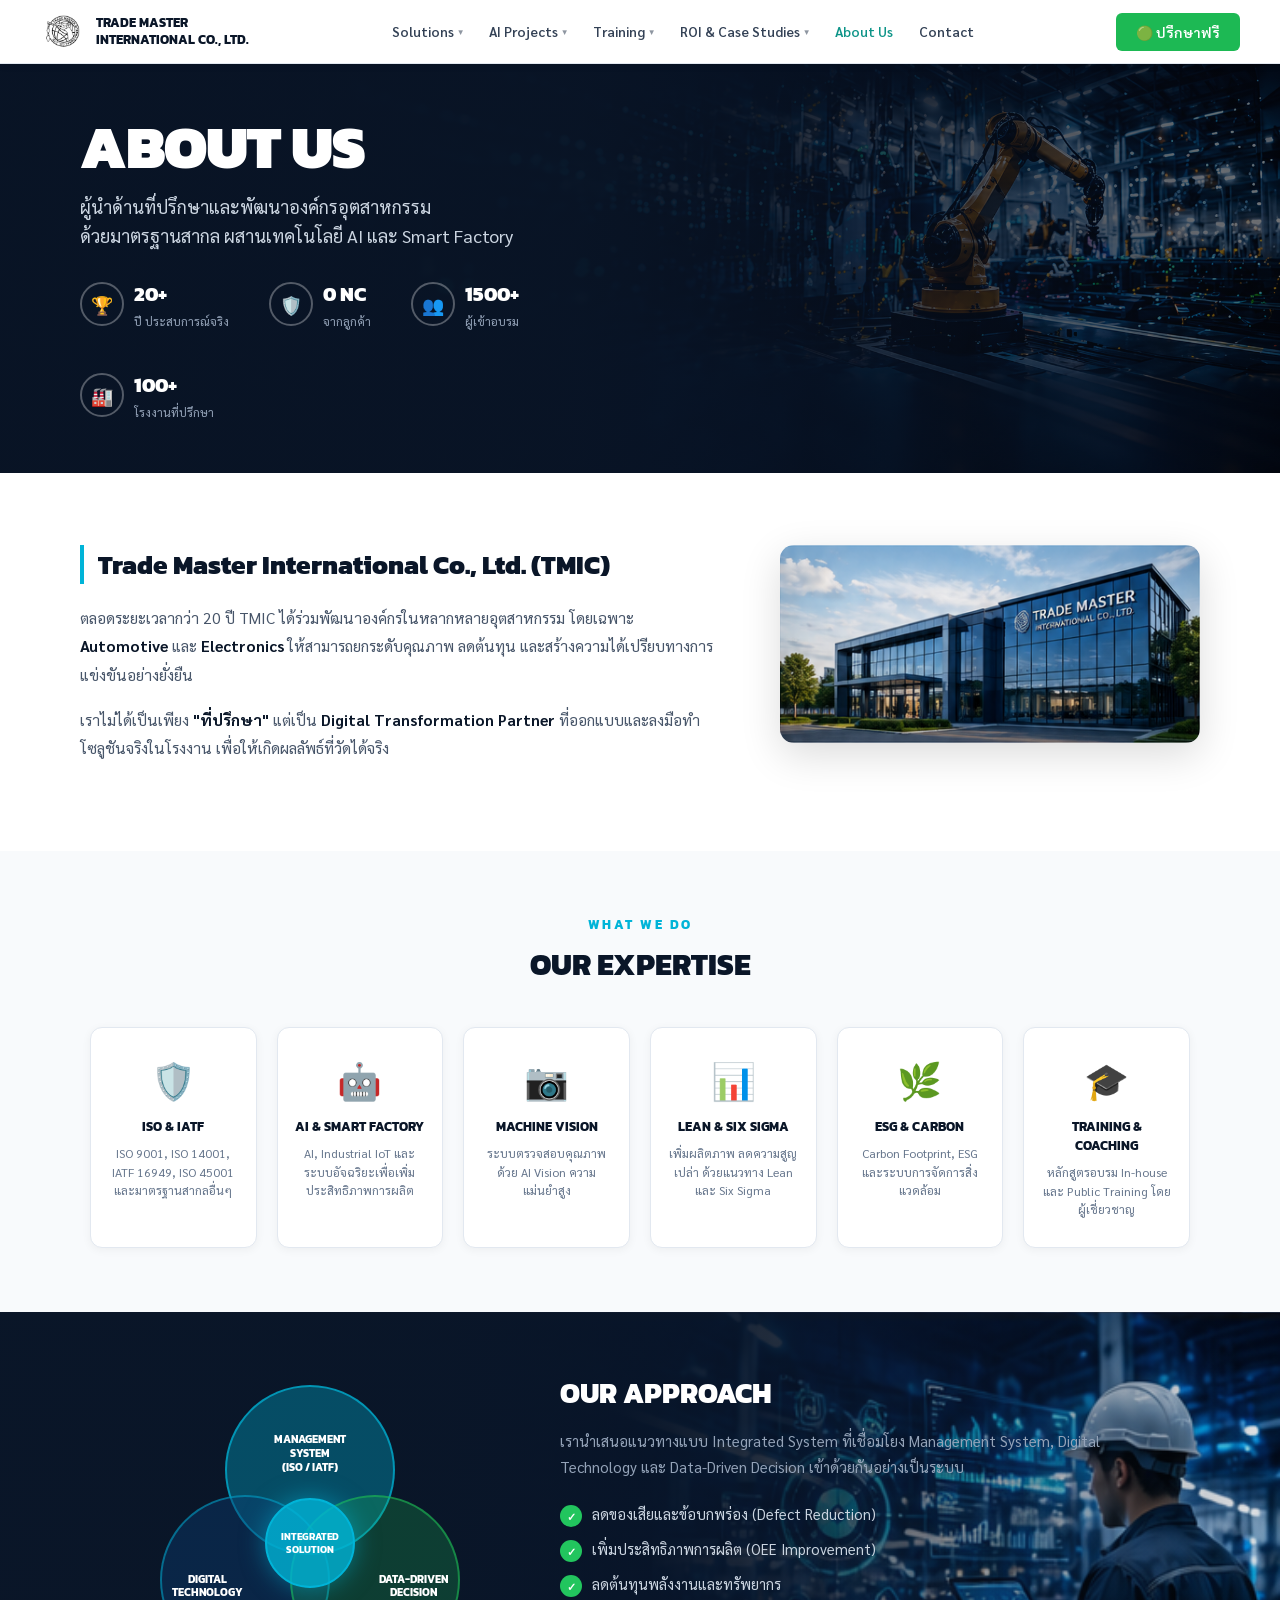
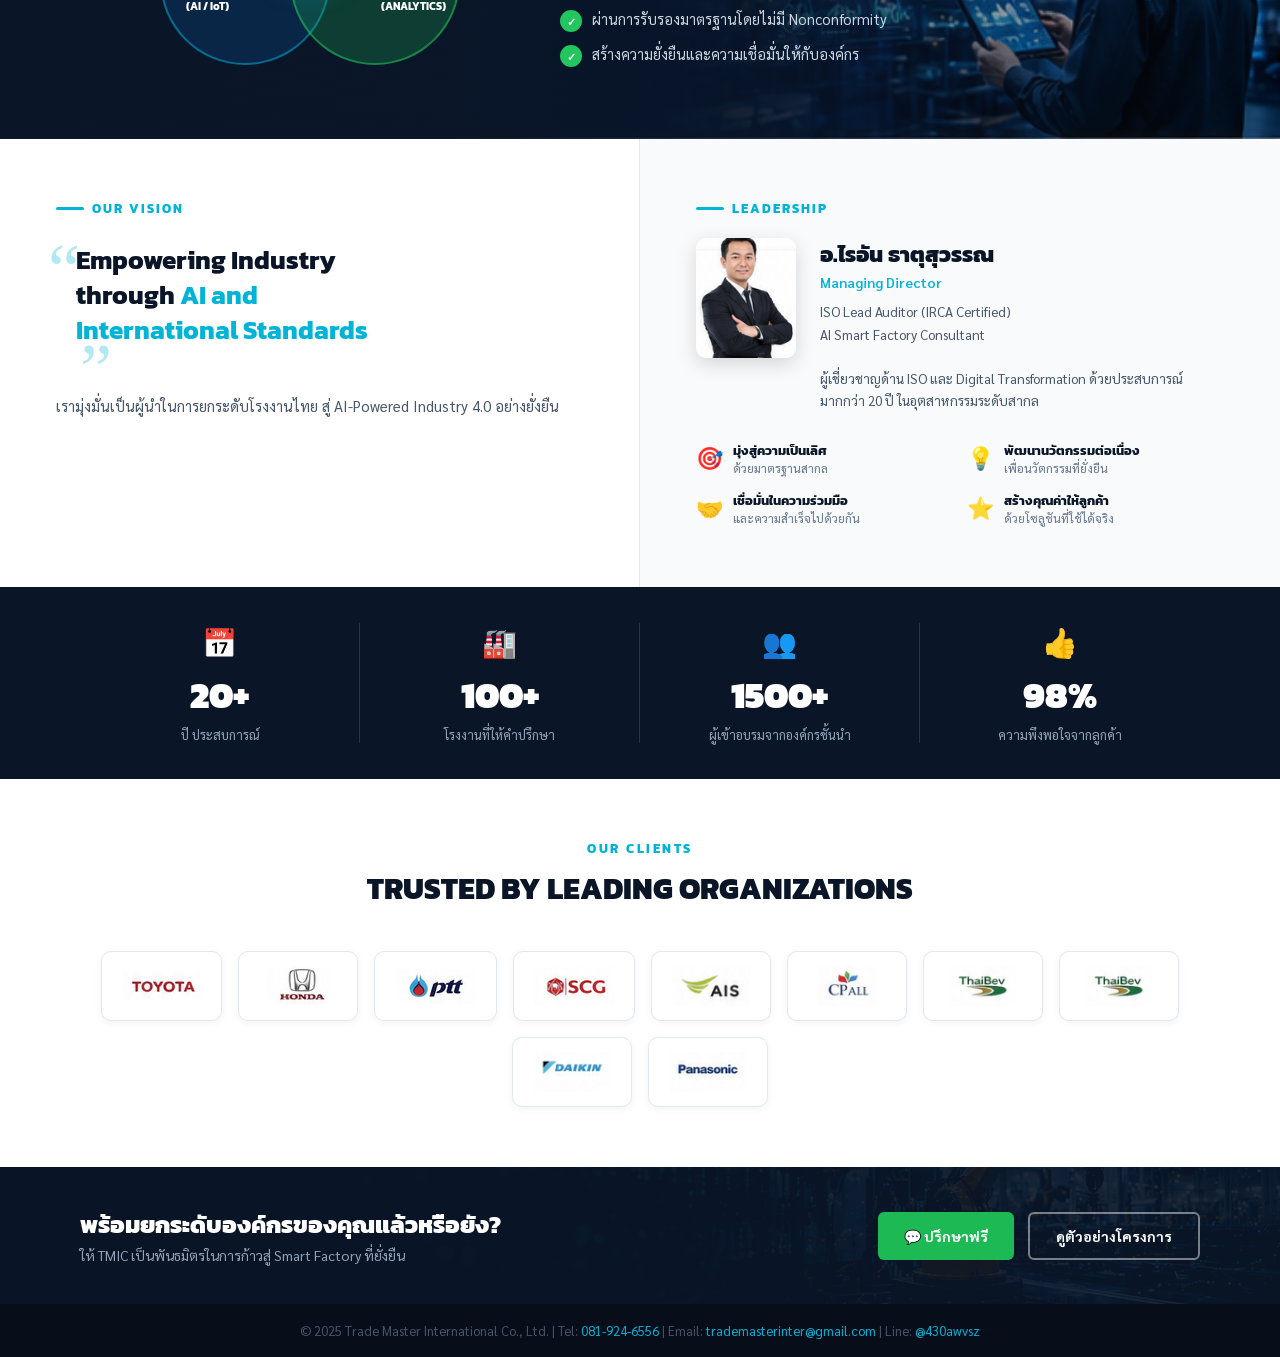
==== about.html @ ff2ce54b "Add files via upload" ====
<!DOCTYPE html>
<html lang="th">
<head>
  <meta charset="UTF-8" />
  <meta name="viewport" content="width=device-width, initial-scale=1.0" />
  <title>About Us - Trade Master International Co., Ltd.</title>
  <link href="https://fonts.googleapis.com/css2?family=Sarabun:wght@300;400;500;600;700;800&family=Kanit:wght@400;500;600;700;800;900&display=swap" rel="stylesheet" />
  <style>
    *, *::before, *::after { box-sizing: border-box; margin: 0; padding: 0; }

    :root {
      --navy:    #0a1628;
      --blue:    #0d3b6e;
      --cyan:    #00b4d8;
      --green:   #1db954;
      --green2:  #22c55e;
      --orange:  #f97316;
      --white:   #ffffff;
      --light:   #f0f4f8;
      --gray:    #64748b;
      --border:  #e2e8f0;
    }

    html { scroll-behavior: smooth; }

    body {
      font-family: 'Sarabun', sans-serif;
      color: #1e293b;
      background: #fff;
      overflow-x: hidden;
    }

    
    
    
    
    
    
    
    
    
    
    

    /* ========== HERO BANNER ========== */
    .about-hero {
      position: relative;
      min-height: 280px;
      overflow: hidden;
      display: flex; align-items: center;
    }
    .about-hero-bg {
      position: absolute; inset: 0;
      background-image: url('assets/images/about/01.png');
      background-size: cover;
      background-position: center;
      filter: brightness(.55);
    }
    .about-hero-overlay {
      position: absolute; inset: 0;
      background: linear-gradient(90deg, rgba(10,22,40,.85) 45%, rgba(10,22,40,.2) 100%);
    }
    .about-hero-content {
      position: relative; z-index: 2;
      padding: 52px 80px;
      max-width: 760px;
    }
    .about-hero-content h1 {
      font-family: 'Kanit', sans-serif;
      font-size: 60px; font-weight: 900;
      color: #fff; line-height: 1.05;
      letter-spacing: -1px;
    }
    .about-hero-content p {
      font-size: 18px; color: #cbd5e1;
      margin-top: 14px; font-weight: 400;
      line-height: 1.6; max-width: 560px;
    }
    .about-hero-badges {
      display: flex; gap: 40px; margin-top: 28px; flex-wrap: wrap;
    }
    .hero-badge-item {
      display: flex; align-items: center; gap: 10px;
    }
    .hero-badge-icon {
      width: 44px; height: 44px;
      border: 2px solid rgba(255,255,255,.3);
      border-radius: 50%;
      display: flex; align-items: center; justify-content: center;
      font-size: 18px; flex-shrink: 0;
    }
    .hero-badge-text strong {
      font-family: 'Kanit', sans-serif;
      font-size: 20px; font-weight: 800; color: #fff; display: block;
    }
    .hero-badge-text span { font-size: 12px; color: #94a3b8; }

    /* ========== ABOUT COMPANY ========== */
    .company-section {
      padding: 72px 80px;
      display: grid; grid-template-columns: 1fr 420px;
      gap: 56px; align-items: start;
      max-width: 1280px; margin: 0 auto;
    }
    .company-text h2 {
      font-family: 'Kanit', sans-serif;
      font-size: 26px; font-weight: 800;
      color: var(--navy);
      border-left: 4px solid var(--cyan);
      padding-left: 14px; margin-bottom: 20px;
    }
    .company-text p {
      font-size: 15.5px; color: #475569;
      line-height: 1.85; margin-bottom: 16px;
    }
    .company-text p strong { color: var(--navy); }
    .company-img {
      border-radius: 14px; overflow: hidden;
      box-shadow: 0 12px 40px rgba(0,0,0,.14);
    }
    .company-img img { width: 100%; display: block; object-fit: cover; }

    /* ========== EXPERTISE ========== */
    .expertise-section {
      background: #f8fafc;
      padding: 64px 80px;
    }
    .section-label {
      text-align: center;
      font-family: 'Kanit', sans-serif;
      font-size: 13px; font-weight: 700;
      color: var(--cyan); letter-spacing: 2.5px;
      text-transform: uppercase; margin-bottom: 8px;
    }
    .section-title {
      text-align: center;
      font-family: 'Kanit', sans-serif;
      font-size: 30px; font-weight: 800;
      color: var(--navy); margin-bottom: 40px;
    }
    .expertise-grid {
      display: grid; grid-template-columns: repeat(6, 1fr);
      gap: 20px; max-width: 1100px; margin: 0 auto;
    }
    .expertise-card {
      background: #fff; border-radius: 12px;
      border: 1px solid var(--border);
      padding: 28px 16px; text-align: center;
      box-shadow: 0 2px 10px rgba(0,0,0,.05);
      transition: transform .2s, box-shadow .2s, border-color .2s;
    }
    .expertise-card:hover {
      transform: translateY(-5px);
      box-shadow: 0 10px 30px rgba(0,180,216,.12);
      border-color: var(--cyan);
    }
    .expertise-icon {
      font-size: 36px; margin-bottom: 14px;
      display: block;
    }
    .expertise-card h3 {
      font-family: 'Kanit', sans-serif;
      font-size: 13px; font-weight: 700;
      color: var(--navy); margin-bottom: 8px;
    }
    .expertise-card p {
      font-size: 12px; color: var(--gray);
      line-height: 1.55;
    }

    /* ========== APPROACH SECTION ========== */
    /* ========== APPROACH SECTION ========== */
    .approach-section {
      position: relative;
      overflow: hidden;
      min-height: 400px;
    }
    .approach-bg {
      position: absolute; inset: 0;
      background-image: url('assets/images/about/03.png');
      background-size: cover;
      background-position: center right;
    }
    .approach-bg-overlay {
      position: absolute; inset: 0;
      /* ซ้าย: ทึบสีกรมเพื่อให้อ่านข้อความได้  ขวา: โปร่งให้เห็นรูปวิศวกร */
      background: linear-gradient(90deg,
        rgba(10,22,40,.97) 0%,
        rgba(10,22,40,.94) 35%,
        rgba(10,22,40,.70) 58%,
        rgba(10,22,40,.10) 100%);
    }
    .approach-inner {
      position: relative; z-index: 2;
      display: grid; grid-template-columns: 380px 1fr;
      gap: 60px; align-items: center;
      padding: 60px 80px;
      max-width: 1200px; margin: 0 auto;
    }

    /* Venn Diagram */
    .venn-wrap {
      display: flex; align-items: center; justify-content: center;
    }
    .venn {
      position: relative;
      width: 320px; height: 280px;
    }
    .venn-circle {
      position: absolute;
      width: 170px; height: 170px;
      border-radius: 50%;
      display: flex; align-items: center; justify-content: center;
      text-align: center;
      font-size: 11px; font-weight: 700;
      color: #fff; font-family: 'Kanit', sans-serif;
      line-height: 1.3;
    }
    .venn-c1 {
      background: rgba(0,180,216,.35);
      border: 2px solid rgba(0,180,216,.7);
      top: 0; left: 50%; transform: translateX(-50%);
    }
    .venn-c2 {
      background: rgba(13,59,110,.45);
      border: 2px solid rgba(0,180,216,.5);
      bottom: 0; left: 10px;
    }
    .venn-c3 {
      background: rgba(29,185,84,.25);
      border: 2px solid rgba(29,185,84,.6);
      bottom: 0; right: 10px;
    }
    .venn-center {
      position: absolute;
      top: 50%; left: 50%;
      transform: translate(-50%, -30%);
      background: rgba(0,180,216,.8);
      border: 2px solid var(--cyan);
      border-radius: 50%;
      width: 90px; height: 90px;
      display: flex; align-items: center; justify-content: center;
      text-align: center;
      font-size: 10px; font-weight: 700;
      color: #fff; font-family: 'Kanit', sans-serif;
      box-shadow: 0 0 24px rgba(0,180,216,.5);
      line-height: 1.3;
    }
    .venn-label {
      position: absolute;
      font-size: 10.5px; font-weight: 700;
      color: #fff; font-family: 'Kanit', sans-serif;
      text-align: center; line-height: 1.3;
    }
    .vl-top  { top: 48px; left: 50%; transform: translateX(-50%); }
    .vl-bl   { bottom: 52px; left: 22px; }
    .vl-br   { bottom: 52px; right: 22px; }

    /* Approach text */
    .approach-text h2 {
      font-family: 'Kanit', sans-serif;
      font-size: 28px; font-weight: 800;
      color: #fff; margin-bottom: 14px;
    }
    .approach-text > p {
      font-size: 15px; color: #94a3b8;
      line-height: 1.75; margin-bottom: 24px;
    }
    .approach-check {
      display: flex; align-items: flex-start; gap: 10px;
      margin-bottom: 12px;
    }
    .approach-check .chk {
      width: 22px; height: 22px; flex-shrink: 0;
      background: var(--green2); border-radius: 50%;
      display: flex; align-items: center; justify-content: center;
      font-size: 11px; color: #fff; font-weight: 700;
      margin-top: 1px;
    }
    .approach-check p { font-size: 14.5px; color: #cbd5e1; line-height: 1.5; }

    /* ========== VISION + LEADERSHIP ========== */
    .vision-leadership {
      display: grid; grid-template-columns: 1fr 1fr;
      gap: 0;
    }

    /* Vision */
    .vision-side {
      background: #fff;
      padding: 60px 56px;
      border-right: 1px solid var(--border);
    }
    .block-label {
      font-family: 'Kanit', sans-serif;
      font-size: 13px; font-weight: 700;
      color: var(--cyan); letter-spacing: 2px;
      text-transform: uppercase; margin-bottom: 6px;
      display: flex; align-items: center; gap: 8px;
    }
    .block-label::before {
      content: '';
      width: 28px; height: 3px;
      background: var(--cyan); border-radius: 2px;
    }
    .vision-quote {
      margin: 24px 0;
      position: relative;
      padding-left: 20px;
    }
    .vision-quote::before {
      content: '\201C';
      position: absolute; left: -8px; top: -8px;
      font-size: 72px; color: var(--cyan);
      opacity: .3; font-family: Georgia, serif;
      line-height: 1;
    }
    .vision-quote p {
      font-family: 'Kanit', sans-serif;
      font-size: 26px; font-weight: 700;
      color: var(--navy); line-height: 1.35;
    }
    .vision-quote p em { color: var(--cyan); font-style: normal; }
    .vision-quote::after {
      content: '\201D';
      font-size: 72px; color: var(--cyan);
      opacity: .3; font-family: Georgia, serif;
      line-height: 0; vertical-align: -28px; margin-left: 4px;
    }
    .vision-desc {
      font-size: 15px; color: #475569;
      line-height: 1.75; margin-top: 16px;
    }

    /* Leadership */
    .leadership-side {
      background: #f8fafc;
      padding: 60px 56px;
    }
    .leader-profile {
      display: flex; gap: 24px; align-items: flex-start;
      margin-top: 20px;
    }
    .leader-photo {
      width: 100px; height: 120px; flex-shrink: 0;
      border-radius: 10px; overflow: hidden;
      box-shadow: 0 6px 20px rgba(0,0,0,.15);
    }
    .leader-photo img {
      width: 100%; height: 100%; object-fit: cover; display: block;
    }
    .leader-info h3 {
      font-family: 'Kanit', sans-serif;
      font-size: 22px; font-weight: 800; color: var(--navy);
    }
    .leader-role {
      color: var(--cyan); font-size: 14px; font-weight: 600;
      margin-top: 2px; margin-bottom: 10px;
    }
    .leader-info p {
      font-size: 13.5px; color: #475569;
      line-height: 1.65;
    }
    .leader-values {
      display: grid; grid-template-columns: 1fr 1fr;
      gap: 14px; margin-top: 28px;
    }
    .value-item {
      display: flex; align-items: flex-start; gap: 10px;
    }
    .value-icon {
      font-size: 22px; flex-shrink: 0; margin-top: 2px;
    }
    .value-item h4 {
      font-family: 'Kanit', sans-serif;
      font-size: 13px; font-weight: 700; color: var(--navy);
    }
    .value-item p { font-size: 12px; color: var(--gray); line-height: 1.45; }

    /* ========== STATS BAR ========== */
    .stats-bar {
      background: var(--navy);
      padding: 36px 80px;
      display: grid; grid-template-columns: repeat(4, 1fr);
      gap: 0;
    }
    .stat-item {
      text-align: center;
      border-right: 1px solid rgba(255,255,255,.12);
      padding: 0 20px;
    }
    .stat-item:last-child { border-right: none; }
    .stat-icon { font-size: 28px; color: var(--cyan); margin-bottom: 8px; }
    .stat-value {
      font-family: 'Kanit', sans-serif;
      font-size: 36px; font-weight: 900; color: #fff;
    }
    .stat-label { font-size: 13px; color: #94a3b8; margin-top: 4px; }

    /* ========== TRUSTED BY ========== */
    .trusted-section {
      padding: 60px 80px;
      background: #fff;
    }
    .trusted-logos {
      display: flex; flex-wrap: wrap;
      gap: 16px; justify-content: center;
      margin-top: 32px;
    }
    .trusted-logo {
      background: #fff; border-radius: 10px;
      padding: 14px 20px;
      display: flex; align-items: center; justify-content: center;
      height: 70px; min-width: 120px;
      transition: transform .2s, box-shadow .2s;
      border: 1px solid var(--border);
      box-shadow: 0 2px 8px rgba(0,0,0,.05);
    }
    .trusted-logo:hover {
      transform: scale(1.06);
      box-shadow: 0 6px 20px rgba(0,0,0,.12);
      border-color: var(--cyan);
    }
    .trusted-logo img {
      max-height: 40px;
      max-width: 110px;
      width: auto; height: auto;
      object-fit: contain;
      display: block;
    }

    /* ========== CTA FOOTER ========== */
    .cta-bar {
      background: var(--navy);
      padding: 40px 80px;
      display: flex; align-items: center; justify-content: space-between;
      gap: 24px; flex-wrap: wrap;
      position: relative; overflow: hidden;
    }
    .cta-bar::before {
      content: '';
      position: absolute; inset: 0;
      background-image: url('assets/images/about/01.png');
      background-size: cover; background-position: center;
      opacity: .08;
    }
    .cta-bar-text { position: relative; z-index: 1; }
    .cta-bar-text h2 {
      font-family: 'Kanit', sans-serif;
      font-size: 24px; font-weight: 800; color: #fff;
    }
    .cta-bar-text p { font-size: 14px; color: #94a3b8; margin-top: 4px; }
    .cta-bar-btns {
      display: flex; gap: 14px;
      position: relative; z-index: 1;
    }
    .btn-cta-green {
      background: var(--green); color: #fff;
      padding: 13px 26px; border-radius: 6px;
      font-size: 14px; font-weight: 700;
      font-family: 'Sarabun', sans-serif;
      border: none; cursor: pointer;
      display: flex; align-items: center; gap: 7px;
      white-space: nowrap;
      transition: background .2s;
    }
    .btn-cta-green:hover { background: #16a34a; }
    .btn-cta-outline {
      background: transparent; color: #fff;
      padding: 13px 26px; border-radius: 6px;
      font-size: 14px; font-weight: 700;
      font-family: 'Sarabun', sans-serif;
      border: 2px solid rgba(255,255,255,.45); cursor: pointer;
      white-space: nowrap;
      transition: border-color .2s;
    }
    .btn-cta-outline:hover { border-color: #fff; }

    /* ========== FOOTER ========== */
    footer {
      background: #070d19;
      color: #475569; font-size: 13px;
      padding: 18px 80px;
      text-align: center;
    }
    footer a { color: var(--cyan); text-decoration: none; }

    /* ========== ANIMATIONS ========== */
    @keyframes fadeUp {
      from { opacity: 0; transform: translateY(28px); }
      to   { opacity: 1; transform: translateY(0); }
    }
    .reveal { opacity: 0; transform: translateY(24px); transition: opacity .6s ease, transform .6s ease; }
    .reveal.visible { opacity: 1; transform: translateY(0); }

    /* ========== RESPONSIVE ========== */
    @media (max-width: 1024px) {
      .company-section { grid-template-columns: 1fr; padding: 48px 32px; }
      .expertise-grid  { grid-template-columns: repeat(3,1fr); }
      .approach-inner  { grid-template-columns: 1fr; padding: 40px 32px; }
      .vision-leadership { grid-template-columns: 1fr; }
      .vision-side, .leadership-side { padding: 40px 32px; border-right: none; border-bottom: 1px solid var(--border); }
      .stats-bar { grid-template-columns: repeat(2,1fr); padding: 32px; gap: 20px; }
      .stat-item { border-right: none; border-bottom: 1px solid rgba(255,255,255,.1); padding-bottom: 20px; }
      .trusted-section { padding: 48px 32px; }
      .cta-bar { flex-direction: column; text-align: center; padding: 40px 32px; }
      
      
      .about-hero-content { padding: 40px 24px; }
      .about-hero-content h1 { font-size: 40px; }
    }
    @media (max-width: 640px) {
      .expertise-grid { grid-template-columns: repeat(2,1fr); }
      .leader-values  { grid-template-columns: 1fr; }
      .about-hero-badges { gap: 20px; }
    }
  
    /* ===== DROPDOWN NAVBAR ===== */
    nav {
      position: sticky; top: 0; z-index: 9999;
      background: #fff;
      border-bottom: 1px solid #e2e8f0;
      padding: 0 40px;
      display: flex; align-items: center; justify-content: space-between;
      height: 64px;
      box-shadow: 0 2px 8px rgba(0,0,0,.06);
    }
    .nav-logo { display:flex; align-items:center; gap:10px; text-decoration:none; cursor:pointer; }
    .nav-logo img { height:42px; object-fit:contain; }
    .nav-logo-text { font-family:'Kanit',sans-serif; font-weight:700; font-size:13px; color:var(--navy); line-height:1.3; }

    .nav-links { display:flex; gap:2px; align-items:center; list-style:none; margin:0; padding:0; }
    .nav-item { position:relative; }

    /* top-level trigger */
    .nav-item > a {
      display:flex; align-items:center; gap:4px;
      font-size:13.5px; font-weight:600; color:#334155;
      text-decoration:none; white-space:nowrap;
      padding:22px 12px; /* tall padding keeps hover zone continuous with dropdown */
      border-radius:6px; cursor:pointer;
      transition:color .18s;
    }
    .nav-item > a:hover,
    .nav-item:hover > a { color:#0d9488; }
    .nav-item > a.active { color:#0d9488; }

    .nav-caret { font-size:8px; opacity:.55; transition:transform .25s; line-height:1; display:inline-block; }
    .nav-item:hover > a .nav-caret { transform:rotate(180deg); }

    /* ---- DROPDOWN ---- */
    .dropdown {
      visibility:hidden; opacity:0; pointer-events:none;
      position:absolute;
      top:100%;        /* flush — no gap */
      left:0;
      min-width:268px;
      background:#fff;
      border-radius:0 0 10px 10px;
      border:1px solid #e2e8f0; border-top:none;
      padding:6px 0 8px;
      box-shadow:0 12px 36px rgba(0,0,0,.12);
      /* NO transition delay on visibility so it stays open while mouse travels */
      transition:opacity .18s ease, transform .18s ease;
      transform:translateY(0);
      z-index:9999;
    }
    /* invisible top bridge — fills any sub-pixel gap */
    .dropdown::before {
      content:'';
      position:absolute;
      top:-8px; left:0; right:0; height:8px;
    }
    .nav-item:hover > .dropdown {
      visibility:visible; opacity:1; pointer-events:auto;
    }

    .dropdown li { list-style:none; }
    .dropdown a {
      display:block; padding:9px 20px;
      font-size:13.5px; font-weight:500; color:#334155;
      text-decoration:none; white-space:nowrap;
      transition:background .13s, color .13s;
    }
    .dropdown a:hover { background:#f0fdf4; color:#0d9488; }

    .dd-group-label {
      padding:10px 20px 3px;
      font-size:10.5px; font-weight:800;
      letter-spacing:1.2px; text-transform:uppercase; color:#94a3b8;
    }
    .dd-divider { height:1px; margin:5px 12px; background:#e2e8f0; }

    /* ---- NESTED SUB-DROPDOWN ---- */
    .has-sub { position:relative; }
    .has-sub > a { display:flex; justify-content:space-between; align-items:center; }
    .has-sub > a::after { content:'›'; font-size:16px; opacity:.45; margin-left:8px; flex-shrink:0; }

    .sub-dropdown {
      visibility:hidden; opacity:0; pointer-events:none;
      position:absolute;
      top:0; left:100%;
      min-width:230px;
      background:#fff;
      border-radius:10px;
      border:1px solid #e2e8f0;
      padding:6px 0 8px;
      box-shadow:0 12px 36px rgba(0,0,0,.12);
      transition:opacity .18s ease;
      z-index:9999;
    }
    /* invisible left bridge */
    .sub-dropdown::before {
      content:'';
      position:absolute;
      top:0; left:-10px; width:10px; height:100%;
    }
    .has-sub:hover > .sub-dropdown {
      visibility:visible; opacity:1; pointer-events:auto;
    }
    .sub-dropdown li { list-style:none; }
    .sub-dropdown a { padding:8px 18px; font-size:13px; color:#334155; display:block; text-decoration:none; white-space:nowrap; }
    .sub-dropdown a:hover { background:#f0fdf4; color:#0d9488; }

    .star-badge {
      display:inline-block; background:#f59e0b; color:#fff;
      font-size:10px; font-weight:700; padding:1px 5px;
      border-radius:3px; margin-left:5px; vertical-align:middle;
    }

    .btn-consult {
      background:var(--green); color:#fff;
      border:none; padding:10px 20px; border-radius:6px;
      font-size:14px; font-weight:600; font-family:'Sarabun',sans-serif;
      cursor:pointer; white-space:nowrap;
      display:flex; align-items:center; gap:6px;
      transition:background .2s, transform .15s; flex-shrink:0;
    }
    .btn-consult:hover { background:#16a34a; transform:translateY(-1px); }

    @media (max-width:1100px) {
      .nav-links { display:none; }
      nav { padding:0 20px; }
    }

  </style>
</head>
<body>

<!-- ====== NAVBAR ====== -->
<nav>
  <a class="nav-logo" href="index.html" title="กลับหน้าหลัก">
    <img src="assets/images/hero/00.png" alt="TMIC Logo" onerror="this.style.display='none'" />
    <div class="nav-logo-text">TRADE MASTER<br>INTERNATIONAL CO., LTD.</div>
  </a>
  <ul class="nav-links">

    <!-- Solutions -->
    <li class="nav-item">
      <a href="#"><span>Solutions</span><span class="nav-caret">▼</span></a>
      <ul class="dropdown">
        <li><a href="#">ISO &amp; IATF Consulting</a></li>
        <li><a href="#">AI Smart Factory Solutions</a></li>
        <li><a href="#">Industrial IoT (IIoT)</a></li>
        <li><a href="#">Machine Vision &amp; Automation</a></li>
        <li><a href="#">Digital Transformation (ISO 9001:2026)</a></li>
        <li><a href="#">Carbon Footprint &amp; ESG</a></li>
        <li><a href="#">Energy Management (ISO 50001)</a></li>
        <li><a href="#">Custom AI Solutions (Tailor-made)</a></li>
      </ul>
    </li>

    <!-- AI Projects -->
    <li class="nav-item">
      <a href="#"><span>AI Projects</span><span class="nav-caret">▼</span></a>
      <ul class="dropdown">
        <li><a href="#">Carbon Footprint IoT Platform</a></li>
        <li><a href="#">AI Vision QC (Inspection System)</a></li>
        <li><a href="#">OEE Monitoring Dashboard</a></li>
        <li><a href="#">Energy Monitoring System</a></li>
        <li><a href="#">Predictive Maintenance (AI/ML)</a></li>
        <li><a href="#">Smart Factory Dashboard (Real-time)</a></li>
        <li><a href="#">AIoT Edge Applications</a></li>
        <div class="dd-divider"></div>
        <li><a href="#">Free Pilot Project Program <span class="star-badge">⭐</span></a></li>
      </ul>
    </li>

    <!-- Training -->
    <li class="nav-item">
      <a href="#"><span>Training</span><span class="nav-caret">▼</span></a>
      <ul class="dropdown" style="min-width:210px;">
        <li class="has-sub">
          <a href="#">Public Training</a>
          <ul class="sub-dropdown">
            <li><a href="#">AI + ISO Courses</a></li>
            <li><a href="#">IATF 16949 Courses</a></li>
            <li><a href="#">Lean Six Sigma</a></li>
            <li><a href="#">Smart Factory / IoT</a></li>
            <li><a href="#">Upcoming Schedule</a></li>
          </ul>
        </li>
        <li class="has-sub">
          <a href="#">In-house Training</a>
          <ul class="sub-dropdown">
            <li><a href="#">Customized Program</a></li>
            <li><a href="#">Workshop &amp; Hands-on Lab</a></li>
            <li><a href="#">Certification Program</a></li>
          </ul>
        </li>
        <div class="dd-divider"></div>
        <div class="dd-group-label">Promotion</div>
        <li><a href="#">Special Package</a></li>
        <li><a href="#">Corporate Deal</a></li>
        <li><a href="#">Bundle Training + AI Project</a></li>
      </ul>
    </li>

    <!-- ROI & Case Studies -->
    <li class="nav-item">
      <a href="#"><span>ROI &amp; Case Studies</span><span class="nav-caret">▼</span></a>
      <ul class="dropdown">
        <li><a href="#">AI Project ROI</a></li>
        <li><a href="#">Cost Reduction Case</a></li>
        <li><a href="#">Productivity Improvement (OEE)</a></li>
        <li><a href="#">Quality Improvement (Defect Reduction)</a></li>
        <li><a href="#">Energy Saving Case</a></li>
        <li><a href="#">ESG / Carbon Case</a></li>
        <li><a href="#">Before &amp; After Transformation</a></li>
        <li><a href="#">Industry Showcase (Automotive / Electronics)</a></li>
      </ul>
    </li>

    <!-- About Us -->
    <li class="nav-item">
      <a href="about.html" class="active">About Us</a>
    </li>

    <!-- Contact -->
    <li class="nav-item">
      <a href="contact.html">Contact</a>
    </li>

  </ul>
  <button class="btn-consult">🟢 ปรึกษาฟรี</button>
</nav>

<!-- ====== HERO BANNER ====== -->
<section class="about-hero">
  <div class="about-hero-bg"></div>
  <div class="about-hero-overlay"></div>
  <div class="about-hero-content">
    <h1>ABOUT US</h1>
    <p>
      ผู้นำด้านที่ปรึกษาและพัฒนาองค์กรอุตสาหกรรม<br>
      ด้วยมาตรฐานสากล ผสานเทคโนโลยี AI และ Smart Factory
    </p>
    <div class="about-hero-badges">
      <div class="hero-badge-item">
        <div class="hero-badge-icon">🏆</div>
        <div class="hero-badge-text">
          <strong>20+</strong>
          <span>ปี ประสบการณ์จริง</span>
        </div>
      </div>
      <div class="hero-badge-item">
        <div class="hero-badge-icon">🛡️</div>
        <div class="hero-badge-text">
          <strong>0 NC</strong>
          <span>จากลูกค้า</span>
        </div>
      </div>
      <div class="hero-badge-item">
        <div class="hero-badge-icon">👥</div>
        <div class="hero-badge-text">
          <strong>1500+</strong>
          <span>ผู้เข้าอบรม</span>
        </div>
      </div>
      <div class="hero-badge-item">
        <div class="hero-badge-icon">🏭</div>
        <div class="hero-badge-text">
          <strong>100+</strong>
          <span>โรงงานที่ปรึกษา</span>
        </div>
      </div>
    </div>
  </div>
</section>

<!-- ====== COMPANY INTRO ====== -->
<div class="company-section reveal">
  <div class="company-text">
    <h2>Trade Master International Co., Ltd. (TMIC)</h2>
    <p>
      ตลอดระยะเวลากว่า 20 ปี TMIC ได้ร่วมพัฒนาองค์กรในหลากหลายอุตสาหกรรม
      โดยเฉพาะ <strong>Automotive</strong> และ <strong>Electronics</strong>
      ให้สามารถยกระดับคุณภาพ ลดต้นทุน และสร้างความได้เปรียบทางการแข่งขันอย่างยั่งยืน
    </p>
    <p>
      เราไม่ได้เป็นเพียง <strong>"ที่ปรึกษา"</strong> แต่เป็น
      <strong>Digital Transformation Partner</strong>
      ที่ออกแบบและลงมือทำโซลูชันจริงในโรงงาน เพื่อให้เกิดผลลัพธ์ที่วัดได้จริง
    </p>
  </div>
  <div class="company-img">
    <img src="assets/images/about/02.png" alt="Trade Master Building"
         onerror="this.style.minHeight='260px';this.style.background='#e2e8f0'" />
  </div>
</div>

<!-- ====== OUR EXPERTISE ====== -->
<section class="expertise-section">
  <div class="section-label">What We Do</div>
  <h2 class="section-title">OUR EXPERTISE</h2>
  <div class="expertise-grid">
    <div class="expertise-card reveal">
      <span class="expertise-icon">🛡️</span>
      <h3>ISO &amp; IATF</h3>
      <p>ISO 9001, ISO 14001,<br>IATF 16949, ISO 45001<br>และมาตรฐานสากลอื่นๆ</p>
    </div>
    <div class="expertise-card reveal">
      <span class="expertise-icon">🤖</span>
      <h3>AI &amp; SMART FACTORY</h3>
      <p>AI, Industrial IoT และระบบอัจฉริยะเพื่อเพิ่มประสิทธิภาพการผลิต</p>
    </div>
    <div class="expertise-card reveal">
      <span class="expertise-icon">📷</span>
      <h3>MACHINE VISION</h3>
      <p>ระบบตรวจสอบคุณภาพด้วย AI Vision ความแม่นยำสูง</p>
    </div>
    <div class="expertise-card reveal">
      <span class="expertise-icon">📊</span>
      <h3>LEAN &amp; SIX SIGMA</h3>
      <p>เพิ่มผลิตภาพ ลดความสูญเปล่า ด้วยแนวทาง Lean และ Six Sigma</p>
    </div>
    <div class="expertise-card reveal">
      <span class="expertise-icon">🌿</span>
      <h3>ESG &amp; CARBON</h3>
      <p>Carbon Footprint, ESG และระบบการจัดการสิ่งแวดล้อม</p>
    </div>
    <div class="expertise-card reveal">
      <span class="expertise-icon">🎓</span>
      <h3>TRAINING &amp; COACHING</h3>
      <p>หลักสูตรอบรม In-house และ Public Training โดยผู้เชี่ยวชาญ</p>
    </div>
  </div>
</section>

<!-- ====== OUR APPROACH ====== -->
<section class="approach-section">
  <div class="approach-bg"></div>
  <div class="approach-bg-overlay"></div>
  <div class="approach-inner">
    <!-- Venn Diagram (left) -->
    <div class="venn-wrap">
      <div class="venn">
        <div class="venn-circle venn-c1"></div>
        <div class="venn-circle venn-c2"></div>
        <div class="venn-circle venn-c3"></div>
        <div class="venn-center">INTEGRATED<br>SOLUTION</div>
        <div class="venn-label vl-top">MANAGEMENT<br>SYSTEM<br>(ISO / IATF)</div>
        <div class="venn-label vl-bl">DIGITAL<br>TECHNOLOGY<br>(AI / IoT)</div>
        <div class="venn-label vl-br">DATA-DRIVEN<br>DECISION<br>(ANALYTICS)</div>
      </div>
    </div>
    <!-- Text (center) -->
    <div class="approach-text">
      <h2>OUR APPROACH</h2>
      <p>
        เรานำเสนอแนวทางแบบ Integrated System
        ที่เชื่อมโยง Management System, Digital Technology
        และ Data-Driven Decision เข้าด้วยกันอย่างเป็นระบบ
      </p>
      <div class="approach-check">
        <div class="chk">✓</div>
        <p>ลดของเสียและข้อบกพร่อง (Defect Reduction)</p>
      </div>
      <div class="approach-check">
        <div class="chk">✓</div>
        <p>เพิ่มประสิทธิภาพการผลิต (OEE Improvement)</p>
      </div>
      <div class="approach-check">
        <div class="chk">✓</div>
        <p>ลดต้นทุนพลังงานและทรัพยากร</p>
      </div>
      <div class="approach-check">
        <div class="chk">✓</div>
        <p>ผ่านการรับรองมาตรฐานโดยไม่มี Nonconformity</p>
      </div>
      <div class="approach-check">
        <div class="chk">✓</div>
        <p>สร้างความยั่งยืนและความเชื่อมั่นให้กับองค์กร</p>
      </div>
    </div>

  </div>
</section>

<!-- ====== VISION + LEADERSHIP ====== -->
<div class="vision-leadership">
  <!-- Vision -->
  <div class="vision-side reveal">
    <div class="block-label">Our Vision</div>
    <div class="vision-quote">
      <p>
        Empowering Industry<br>
        through <em>AI and</em><br>
        <em>International Standards</em>
      </p>
    </div>
    <p class="vision-desc">
      เรามุ่งมั่นเป็นผู้นำในการยกระดับโรงงานไทย
      สู่ AI-Powered Industry 4.0 อย่างยั่งยืน
    </p>
  </div>

  <!-- Leadership -->
  <div class="leadership-side reveal">
    <div class="block-label">Leadership</div>
    <div class="leader-profile">
      <div class="leader-photo">
        <img src="assets/images/about/Ryan.png" alt="อ.ไรอัน ธาตุสุวรรณ"
             onerror="this.parentNode.style.background='#cbd5e1'" />
      </div>
      <div class="leader-info">
        <h3>อ.ไรอัน ธาตุสุวรรณ</h3>
        <div class="leader-role">Managing Director</div>
        <p>
          ISO Lead Auditor (IRCA Certified)<br>
          AI Smart Factory Consultant<br><br>
          ผู้เชี่ยวชาญด้าน ISO และ Digital Transformation
          ด้วยประสบการณ์มากกว่า 20 ปี
          ในอุตสาหกรรมระดับสากล
        </p>
      </div>
    </div>
    <div class="leader-values">
      <div class="value-item">
        <div class="value-icon">🎯</div>
        <div>
          <h4>มุ่งสู่ความเป็นเลิศ</h4>
          <p>ด้วยมาตรฐานสากล</p>
        </div>
      </div>
      <div class="value-item">
        <div class="value-icon">💡</div>
        <div>
          <h4>พัฒนานวัตกรรมต่อเนื่อง</h4>
          <p>เพื่อนวัตกรรมที่ยั่งยืน</p>
        </div>
      </div>
      <div class="value-item">
        <div class="value-icon">🤝</div>
        <div>
          <h4>เชื่อมั่นในความร่วมมือ</h4>
          <p>และความสำเร็จไปด้วยกัน</p>
        </div>
      </div>
      <div class="value-item">
        <div class="value-icon">⭐</div>
        <div>
          <h4>สร้างคุณค่าให้ลูกค้า</h4>
          <p>ด้วยโซลูชันที่ใช้ได้จริง</p>
        </div>
      </div>
    </div>
  </div>
</div>

<!-- ====== STATS BAR ====== -->
<div class="stats-bar">
  <div class="stat-item">
    <div class="stat-icon">📅</div>
    <div class="stat-value">20+</div>
    <div class="stat-label">ปี ประสบการณ์</div>
  </div>
  <div class="stat-item">
    <div class="stat-icon">🏭</div>
    <div class="stat-value">100+</div>
    <div class="stat-label">โรงงานที่ให้คำปรึกษา</div>
  </div>
  <div class="stat-item">
    <div class="stat-icon">👥</div>
    <div class="stat-value">1500+</div>
    <div class="stat-label">ผู้เข้าอบรมจากองค์กรชั้นนำ</div>
  </div>
  <div class="stat-item">
    <div class="stat-icon">👍</div>
    <div class="stat-value">98%</div>
    <div class="stat-label">ความพึงพอใจจากลูกค้า</div>
  </div>
</div>

<!-- ====== TRUSTED BY ====== -->
<section class="trusted-section">
  <div class="section-label">Our Clients</div>
  <h2 class="section-title">TRUSTED BY LEADING ORGANIZATIONS</h2>
  <div class="trusted-logos">
    <div class="trusted-logo">
      <img src="assets/images/hero/cus_a.png" alt="Toyota"
           onerror="this.outerHTML='<span style=font-family:Kanit,sans-serif;font-weight:800;font-size:14px;color:#eb0a1e>TOYOTA</span>'" />
    </div>
    <div class="trusted-logo">
      <img src="assets/images/hero/cus_b.png" alt="Honda"
           onerror="this.outerHTML='<span style=font-family:Kanit,sans-serif;font-weight:800;font-size:14px;color:#c00>HONDA</span>'" />
    </div>
    <div class="trusted-logo">
      <img src="assets/images/hero/cus_c.png" alt="PTT"
           onerror="this.outerHTML='<span style=font-family:Kanit,sans-serif;font-weight:800;font-size:14px;color:#006a2e>PTT</span>'" />
    </div>
    <div class="trusted-logo">
      <img src="assets/images/hero/cus_d.png" alt="SCG"
           onerror="this.outerHTML='<span style=font-family:Kanit,sans-serif;font-weight:800;font-size:14px;color:#003087>SCG</span>'" />
    </div>
    <div class="trusted-logo">
      <img src="assets/images/hero/cus_e.png" alt="AIS"
           onerror="this.outerHTML='<span style=font-family:Kanit,sans-serif;font-weight:800;font-size:14px;color:#f37021>AIS</span>'" />
    </div>
    <div class="trusted-logo">
      <img src="assets/images/hero/cus_f.png" alt="CPALL"
           onerror="this.outerHTML='<span style=font-family:Kanit,sans-serif;font-weight:800;font-size:14px;color:#1a5cb3>CPALL</span>'" />
    </div>
    <div class="trusted-logo">
      <img src="assets/images/hero/cus_g.png" alt="ThaiBev"
           onerror="this.outerHTML='<span style=font-family:Kanit,sans-serif;font-weight:800;font-size:14px;color:#00703c>ThaiBev</span>'" />
    </div>
    <div class="trusted-logo">
      <img src="assets/images/hero/cus_h.png" alt="Minebea"
           onerror="this.outerHTML='<span style=font-family:Kanit,sans-serif;font-weight:800;font-size:14px;color:#1e293b>Minebea</span>'" />
    </div>
    <div class="trusted-logo">
      <img src="assets/images/hero/cus_i.png" alt="Daikin"
           onerror="this.outerHTML='<span style=font-family:Kanit,sans-serif;font-weight:800;font-size:14px;color:#006bb6>DAIKIN</span>'" />
    </div>
    <div class="trusted-logo">
      <img src="assets/images/hero/cus_j.png" alt="Panasonic"
           onerror="this.outerHTML='<span style=font-family:Kanit,sans-serif;font-weight:800;font-size:14px;color:#1e293b>Panasonic</span>'" />
    </div>
  </div>
</section>

<!-- ====== CTA BAR ====== -->
<div class="cta-bar">
  <div class="cta-bar-text">
    <h2>พร้อมยกระดับองค์กรของคุณแล้วหรือยัง?</h2>
    <p>ให้ TMIC เป็นพันธมิตรในการก้าวสู่ Smart Factory ที่ยั่งยืน</p>
  </div>
  <div class="cta-bar-btns">
    <button class="btn-cta-green">💬 ปรึกษาฟรี</button>
    <button class="btn-cta-outline">ดูตัวอย่างโครงการ</button>
  </div>
</div>

<!-- ====== FOOTER ====== -->
<footer>
  <p>
    © 2025 Trade Master International Co., Ltd. |
    Tel: <a href="tel:0819246556">081-924-6556</a> |
    Email: <a href="mailto:trademasterinter@gmail.com">trademasterinter@gmail.com</a> |
    Line: <a href="#">@430awvsz</a>
  </p>
</footer>

<script>
  // Intersection Observer - reveal on scroll
  const revealEls = document.querySelectorAll('.reveal');
  const io = new IntersectionObserver((entries) => {
    entries.forEach((entry, i) => {
      if (entry.isIntersecting) {
        entry.target.style.transitionDelay = `${(i % 6) * 0.08}s`;
        entry.target.classList.add('visible');
        io.unobserve(entry.target);
      }
    });
  }, { threshold: 0.1 });
  revealEls.forEach(el => io.observe(el));

  // Stagger expertise cards
  document.querySelectorAll('.expertise-card').forEach((el, i) => {
    el.style.transitionDelay = `${i * 0.07}s`;
  });

  // Prevent default for internal nav (demo mode)
  document.querySelectorAll('button').forEach(btn => {
    btn.addEventListener('click', () => {});
  });
</script>
</body>
</html>
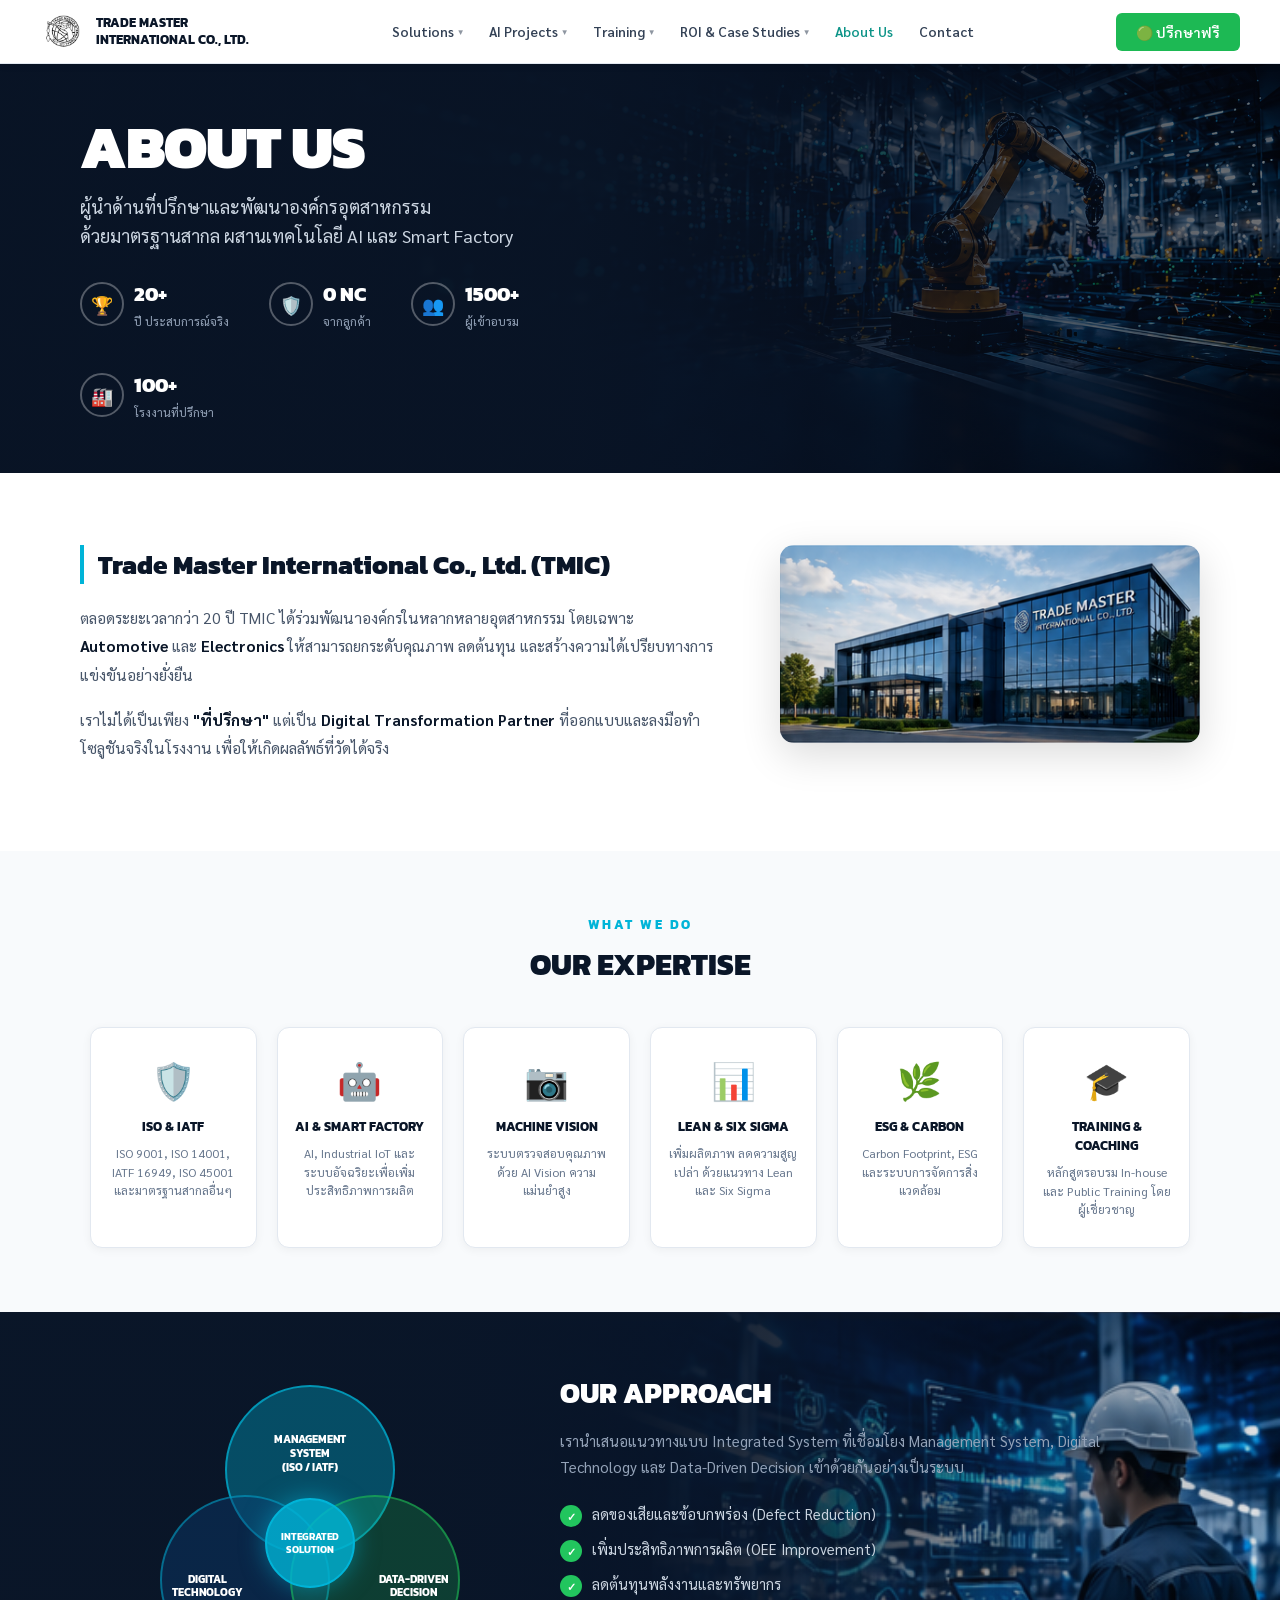
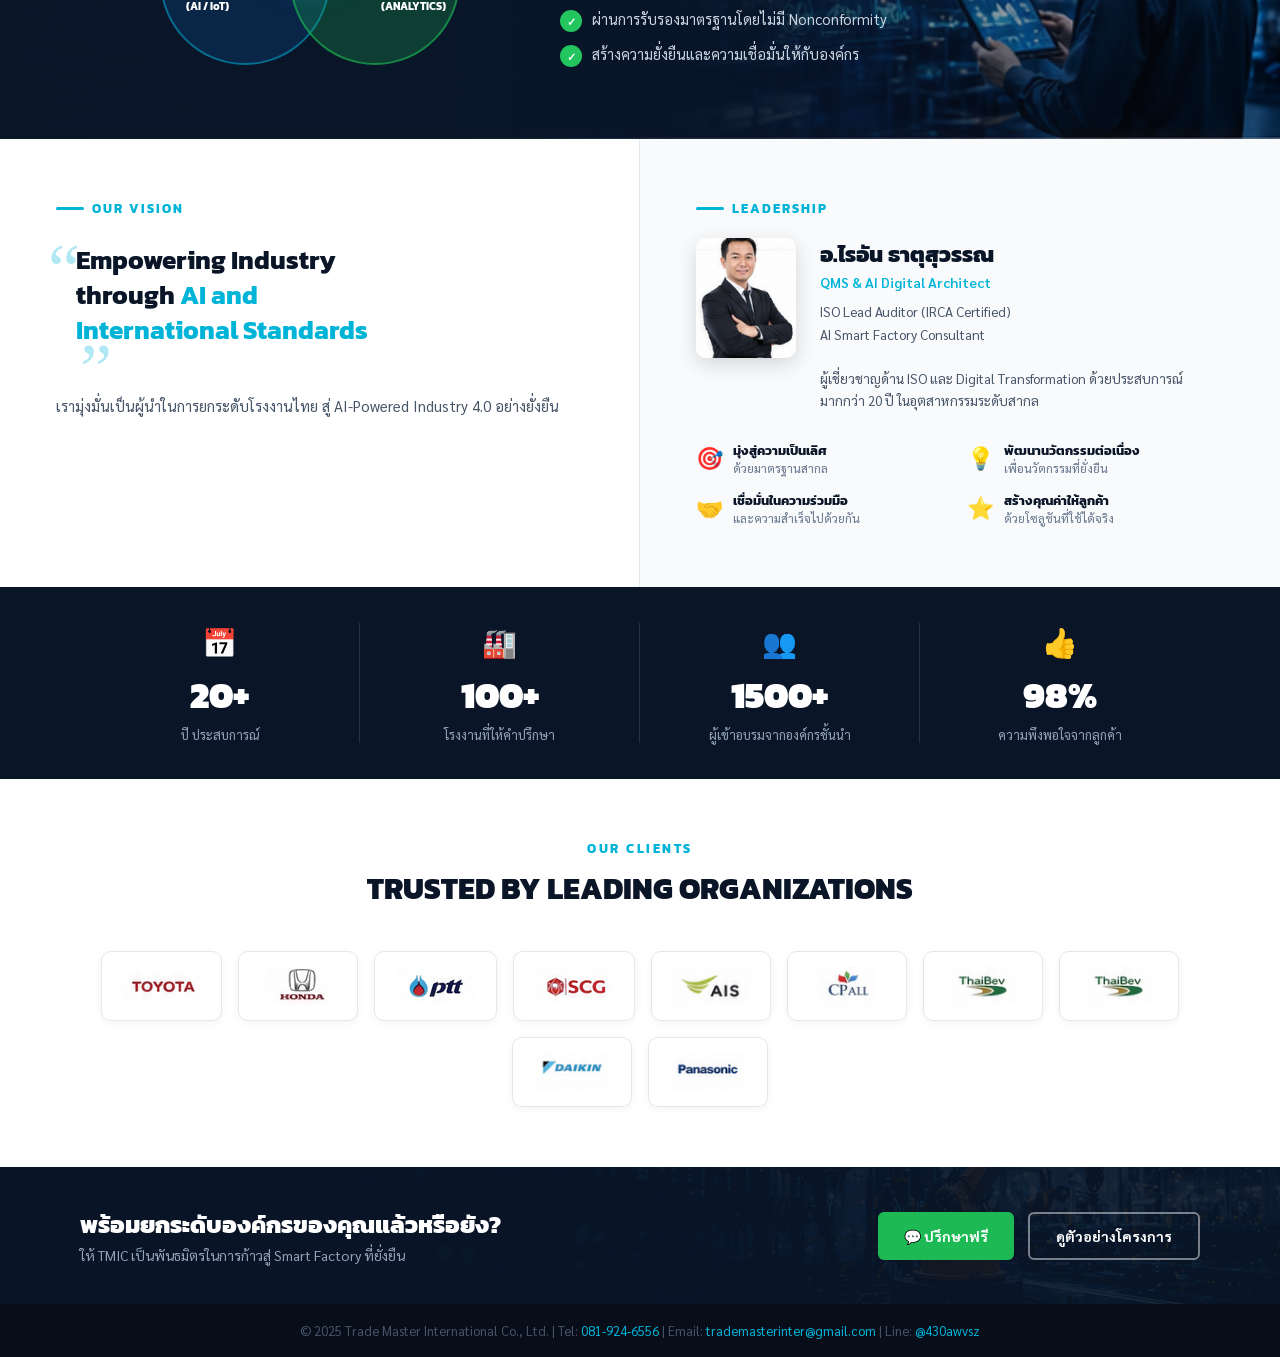
==== commit 799e3542: "Add files via upload" ====
--- a/about.html
+++ b/about.html
@@ -638,9 +638,89 @@
     }
     .btn-consult:hover { background:#16a34a; transform:translateY(-1px); }
 
+    /* mobile nav handled by hamburger CSS above */
+
+
+    /* ===== MOBILE HAMBURGER NAV ===== */
+    .nav-hamburger {
+      display: none;
+      flex-direction: column;
+      justify-content: center;
+      gap: 5px;
+      width: 40px; height: 40px;
+      background: none; border: none;
+      cursor: pointer; padding: 6px;
+      border-radius: 6px;
+      transition: background .2s;
+      flex-shrink: 0;
+    }
+    .nav-hamburger:hover { background: #f0f4f8; }
+    .nav-hamburger span {
+      display: block; height: 2px; width: 100%;
+      background: #0a1628; border-radius: 2px;
+      transition: transform .3s, opacity .3s, width .3s;
+      transform-origin: center;
+    }
+    .nav-hamburger.open span:nth-child(1) { transform: translateY(7px) rotate(45deg); }
+    .nav-hamburger.open span:nth-child(2) { opacity: 0; width: 0; }
+    .nav-hamburger.open span:nth-child(3) { transform: translateY(-7px) rotate(-45deg); }
+
+    .mobile-nav {
+      display: none;
+      position: fixed;
+      top: 64px; left: 0; right: 0;
+      background: #fff;
+      border-top: 2px solid #e2e8f0;
+      box-shadow: 0 8px 32px rgba(0,0,0,.12);
+      z-index: 9998;
+      max-height: calc(100vh - 64px);
+      overflow-y: auto;
+      padding: 8px 0 24px;
+    }
+    .mobile-nav.open { display: block; }
+    .mobile-nav-item { border-bottom: 1px solid #f1f5f9; }
+    .mobile-nav-item > a {
+      display: flex; justify-content: space-between; align-items: center;
+      padding: 14px 24px;
+      font-size: 15px; font-weight: 600; color: #1e293b;
+      text-decoration: none;
+      transition: background .15s, color .15s;
+    }
+    .mobile-nav-item > a:hover { background: #f8fafc; color: #0d9488; }
+    .mobile-nav-item > a.active { color: #0d9488; }
+    .mob-caret {
+      font-size: 10px; color: #94a3b8;
+      transition: transform .25s; flex-shrink: 0;
+    }
+    .mobile-nav-item.open > a .mob-caret { transform: rotate(180deg); }
+    .mobile-sub {
+      display: none;
+      background: #f8fafc;
+      border-top: 1px solid #e2e8f0;
+    }
+    .mobile-nav-item.open > .mobile-sub { display: block; }
+    .mobile-sub a {
+      display: block; padding: 11px 36px;
+      font-size: 14px; color: #475569; text-decoration: none;
+      transition: background .15s, color .15s;
+      border-bottom: 1px solid #f1f5f9;
+    }
+    .mobile-sub a:last-child { border-bottom: none; }
+    .mobile-sub a:hover { background: #e8f5f4; color: #0d9488; }
+    .mobile-nav-consult { margin: 16px 24px 0; }
+    .mobile-nav-consult button {
+      width: 100%; background: #1db954; color: #fff;
+      border: none; padding: 13px; border-radius: 8px;
+      font-size: 15px; font-weight: 700;
+      font-family: 'Sarabun', sans-serif; cursor: pointer;
+    }
+    .mobile-nav-consult button:hover { background: #16a34a; }
+
     @media (max-width:1100px) {
-      .nav-links { display:none; }
-      nav { padding:0 20px; }
+      .nav-links { display: none !important; }
+      .btn-consult { display: none !important; }
+      .nav-hamburger { display: flex !important; }
+      nav { padding: 0 16px; }
     }
 
   </style>
@@ -689,27 +769,61 @@
     <!-- Training -->
     <li class="nav-item">
       <a href="#"><span>Training</span><span class="nav-caret">▼</span></a>
-      <ul class="dropdown" style="min-width:210px;">
+      <ul class="dropdown" style="min-width:230px;">
+
+        <!-- Start Here -->
         <li class="has-sub">
-          <a href="#">Public Training</a>
+          <a href="#">⭐ Start Here <small style="color:#0d9488;font-size:10px;margin-left:4px;">(แนะนำ)</small></a>
           <ul class="sub-dropdown">
-            <li><a href="#">AI + ISO Courses</a></li>
-            <li><a href="#">IATF 16949 Courses</a></li>
-            <li><a href="#">Lean Six Sigma</a></li>
-            <li><a href="#">Smart Factory / IoT</a></li>
-            <li><a href="#">Upcoming Schedule</a></li>
+            <li><a href="#">เลือกหลักสูตรที่เหมาะกับคุณ</a></li>
+            <li><a href="#">เรียนอะไรดี (AI / ISO / IATF)</a></li>
+            <li><a href="#">เปรียบเทียบหลักสูตร</a></li>
           </ul>
         </li>
+
+        <!-- Free & Funded -->
         <li class="has-sub">
-          <a href="#">In-house Training</a>
+          <a href="#">🎁 Free &amp; Funded Programs</a>
           <ul class="sub-dropdown">
+            <li><a href="#">อบรมฟรี (TMIC ร่วมกับ สถาบันยานยนต์ / กระทรวงแรงงาน)</a></li>
+            <li><a href="#">โครงการสนับสนุนงบประมาณ (Co-funding / Subsidy)</a></li>
+            <li><a href="#">รอบที่เปิดรับสมัคร</a></li>
+          </ul>
+        </li>
+
+        <!-- Public Training -->
+        <li class="has-sub">
+          <a href="#">📅 Public Training</a>
+          <ul class="sub-dropdown">
+            <li><a href="#">Public Training 2026</a></li>
+            <li><a href="#">Upcoming Schedule 2027</a></li>
+          </ul>
+        </li>
+
+        <!-- Partner Programs -->
+        <li class="has-sub">
+          <a href="#">🤝 Partner Programs</a>
+          <ul class="sub-dropdown">
+            <li><a href="#">มหาวิทยาลัยศรีปทุม</a></li>
+            <li><a href="#">มหาวิทยาลัยหอการค้า</a></li>
+            <li><a href="#">วิศวกรรมสถานแห่งประเทศไทย</a></li>
+            <li><a href="#">โครงการร่วมสัมมนาอื่นๆ</a></li>
+          </ul>
+        </li>
+
+        <!-- In-house Training -->
+        <li class="has-sub">
+          <a href="#">🏭 In-house Training</a>
+          <ul class="sub-dropdown">
+            <li><a href="https://tmic-th.github.io/courses/" target="_blank" rel="noopener">Training Modules ↗</a></li>
             <li><a href="#">Customized Program</a></li>
             <li><a href="#">Workshop &amp; Hands-on Lab</a></li>
             <li><a href="#">Certification Program</a></li>
           </ul>
         </li>
+
         <div class="dd-divider"></div>
-        <div class="dd-group-label">Promotion</div>
+        <div class="dd-group-label">🎯 Promotion</div>
         <li><a href="#">Special Package</a></li>
         <li><a href="#">Corporate Deal</a></li>
         <li><a href="#">Bundle Training + AI Project</a></li>
@@ -743,7 +857,103 @@
 
   </ul>
   <button class="btn-consult">🟢 ปรึกษาฟรี</button>
+  <button class="nav-hamburger" id="navHamburger" aria-label="เปิดเมนู"><span></span><span></span><span></span></button>
 </nav>
+
+<!-- ====== MOBILE NAV DRAWER ====== -->
+<div class="mobile-nav" id="mobileNav">
+  <div class="mobile-nav-item">
+    <a href="#" onclick="toggleMobSub(this)">
+      Solutions <span class="mob-caret">▼</span>
+    </a>
+    <div class="mobile-sub">
+      <a href="#">ISO &amp; IATF Consulting</a>
+      <a href="#">AI Smart Factory Solutions</a>
+      <a href="#">Industrial IoT (IIoT)</a>
+      <a href="#">Machine Vision &amp; Automation</a>
+      <a href="#">Digital Transformation (ISO 9001:2026)</a>
+      <a href="#">Carbon Footprint &amp; ESG</a>
+      <a href="#">Energy Management (ISO 50001)</a>
+      <a href="#">Custom AI Solutions (Tailor-made)</a>
+    </div>
+  </div>
+  <div class="mobile-nav-item">
+    <a href="#" onclick="toggleMobSub(this)">
+      AI Projects <span class="mob-caret">▼</span>
+    </a>
+    <div class="mobile-sub">
+      <a href="#">Carbon Footprint IoT Platform</a>
+      <a href="#">AI Vision QC (Inspection System)</a>
+      <a href="#">OEE Monitoring Dashboard</a>
+      <a href="#">Energy Monitoring System</a>
+      <a href="#">Predictive Maintenance (AI/ML)</a>
+      <a href="#">Smart Factory Dashboard (Real-time)</a>
+      <a href="#">AIoT Edge Applications</a>
+      <a href="#">Free Pilot Project Program ⭐</a>
+    </div>
+  </div>
+  <div class="mobile-nav-item">
+    <a href="#" onclick="toggleMobSub(this)">
+      Training <span class="mob-caret">▼</span>
+    </a>
+    <div class="mobile-sub">
+      <!-- Start Here -->
+      <a href="#" style="font-weight:700;color:#0d9488;background:#f0fdf9;">⭐ Start Here (แนะนำ)</a>
+      <a href="#" style="padding-left:48px;">เลือกหลักสูตรที่เหมาะกับคุณ</a>
+      <a href="#" style="padding-left:48px;">เรียนอะไรดี (AI / ISO / IATF)</a>
+      <a href="#" style="padding-left:48px;">เปรียบเทียบหลักสูตร</a>
+      <!-- Free & Funded -->
+      <a href="#" style="font-weight:700;color:#1e293b;background:#f8fafc;">🎁 Free &amp; Funded Programs</a>
+      <a href="#" style="padding-left:48px;">อบรมฟรี (TMIC ร่วมกับ สถาบันยานยนต์ / กระทรวงแรงงาน)</a>
+      <a href="#" style="padding-left:48px;">โครงการสนับสนุนงบประมาณ (Co-funding / Subsidy)</a>
+      <a href="#" style="padding-left:48px;">รอบที่เปิดรับสมัคร</a>
+      <!-- Public Training -->
+      <a href="#" style="font-weight:700;color:#1e293b;background:#f8fafc;">📅 Public Training</a>
+      <a href="#" style="padding-left:48px;">Public Training 2026</a>
+      <a href="#" style="padding-left:48px;">Upcoming Schedule 2027</a>
+      <!-- Partner Programs -->
+      <a href="#" style="font-weight:700;color:#1e293b;background:#f8fafc;">🤝 Partner Programs</a>
+      <a href="#" style="padding-left:48px;">มหาวิทยาลัยศรีปทุม</a>
+      <a href="#" style="padding-left:48px;">มหาวิทยาลัยหอการค้า</a>
+      <a href="#" style="padding-left:48px;">วิศวกรรมสถานแห่งประเทศไทย</a>
+      <a href="#" style="padding-left:48px;">โครงการร่วมสัมมนาอื่นๆ</a>
+      <!-- In-house -->
+      <a href="#" style="font-weight:700;color:#1e293b;background:#f8fafc;">🏭 In-house Training</a>
+      <a href="https://tmic-th.github.io/courses/" target="_blank" rel="noopener" style="padding-left:48px;color:#0d9488;font-weight:600;">Training Modules ↗</a>
+      <a href="#" style="padding-left:48px;">Customized Program</a>
+      <a href="#" style="padding-left:48px;">Workshop &amp; Hands-on Lab</a>
+      <a href="#" style="padding-left:48px;">Certification Program</a>
+      <!-- Promotion -->
+      <a href="#" style="font-weight:700;color:#c0392b;background:#fff5f5;">🎯 Promotion</a>
+      <a href="#" style="padding-left:48px;">Special Package</a>
+      <a href="#" style="padding-left:48px;">Corporate Deal</a>
+      <a href="#" style="padding-left:48px;">Bundle Training + AI Project</a>
+    </div>
+  </div>
+  <div class="mobile-nav-item">
+    <a href="#" onclick="toggleMobSub(this)">
+      ROI &amp; Case Studies <span class="mob-caret">▼</span>
+    </a>
+    <div class="mobile-sub">
+      <a href="#">AI Project ROI</a>
+      <a href="#">Cost Reduction Case</a>
+      <a href="#">Productivity Improvement (OEE)</a>
+      <a href="#">Quality Improvement (Defect Reduction)</a>
+      <a href="#">Energy Saving Case</a>
+      <a href="#">ESG / Carbon Case</a>
+      <a href="#">Before &amp; After Transformation</a>
+    </div>
+  </div>
+  <div class="mobile-nav-item">
+    <a href="about.html">About Us</a>
+  </div>
+  <div class="mobile-nav-item">
+    <a href="contact.html">Contact</a>
+  </div>
+  <div class="mobile-nav-consult">
+    <button>🟢 ปรึกษาฟรี</button>
+  </div>
+</div>
 
 <!-- ====== HERO BANNER ====== -->
 <section class="about-hero">
@@ -925,7 +1135,7 @@
       </div>
       <div class="leader-info">
         <h3>อ.ไรอัน ธาตุสุวรรณ</h3>
-        <div class="leader-role">Managing Director</div>
+        <div class="leader-role">QMS & AI Digital Architect</div>
         <p>
           ISO Lead Auditor (IRCA Certified)<br>
           AI Smart Factory Consultant<br><br>
@@ -1085,6 +1295,35 @@
   document.querySelectorAll('button').forEach(btn => {
     btn.addEventListener('click', () => {});
   });
+
+  // ===== MOBILE NAV LOGIC =====
+  const hamburger = document.getElementById('navHamburger');
+  const mobileNav = document.getElementById('mobileNav');
+
+  hamburger.addEventListener('click', () => {
+    hamburger.classList.toggle('open');
+    mobileNav.classList.toggle('open');
+    document.body.style.overflow = mobileNav.classList.contains('open') ? 'hidden' : '';
+  });
+
+  // ปิด drawer ตอนคลิกนอก
+  document.addEventListener('click', (e) => {
+    if (!e.target.closest('nav') && !e.target.closest('.mobile-nav')) {
+      hamburger.classList.remove('open');
+      mobileNav.classList.remove('open');
+      document.body.style.overflow = '';
+    }
+  });
+
+  function toggleMobSub(el) {
+    const item = el.parentElement;
+    const wasOpen = item.classList.contains('open');
+    // ปิดทุกอัน แล้วเปิดอันที่กด (toggle)
+    document.querySelectorAll('.mobile-nav-item').forEach(i => i.classList.remove('open'));
+    if (!wasOpen) item.classList.add('open');
+    return false;
+  }
+
 </script>
 </body>
 </html>
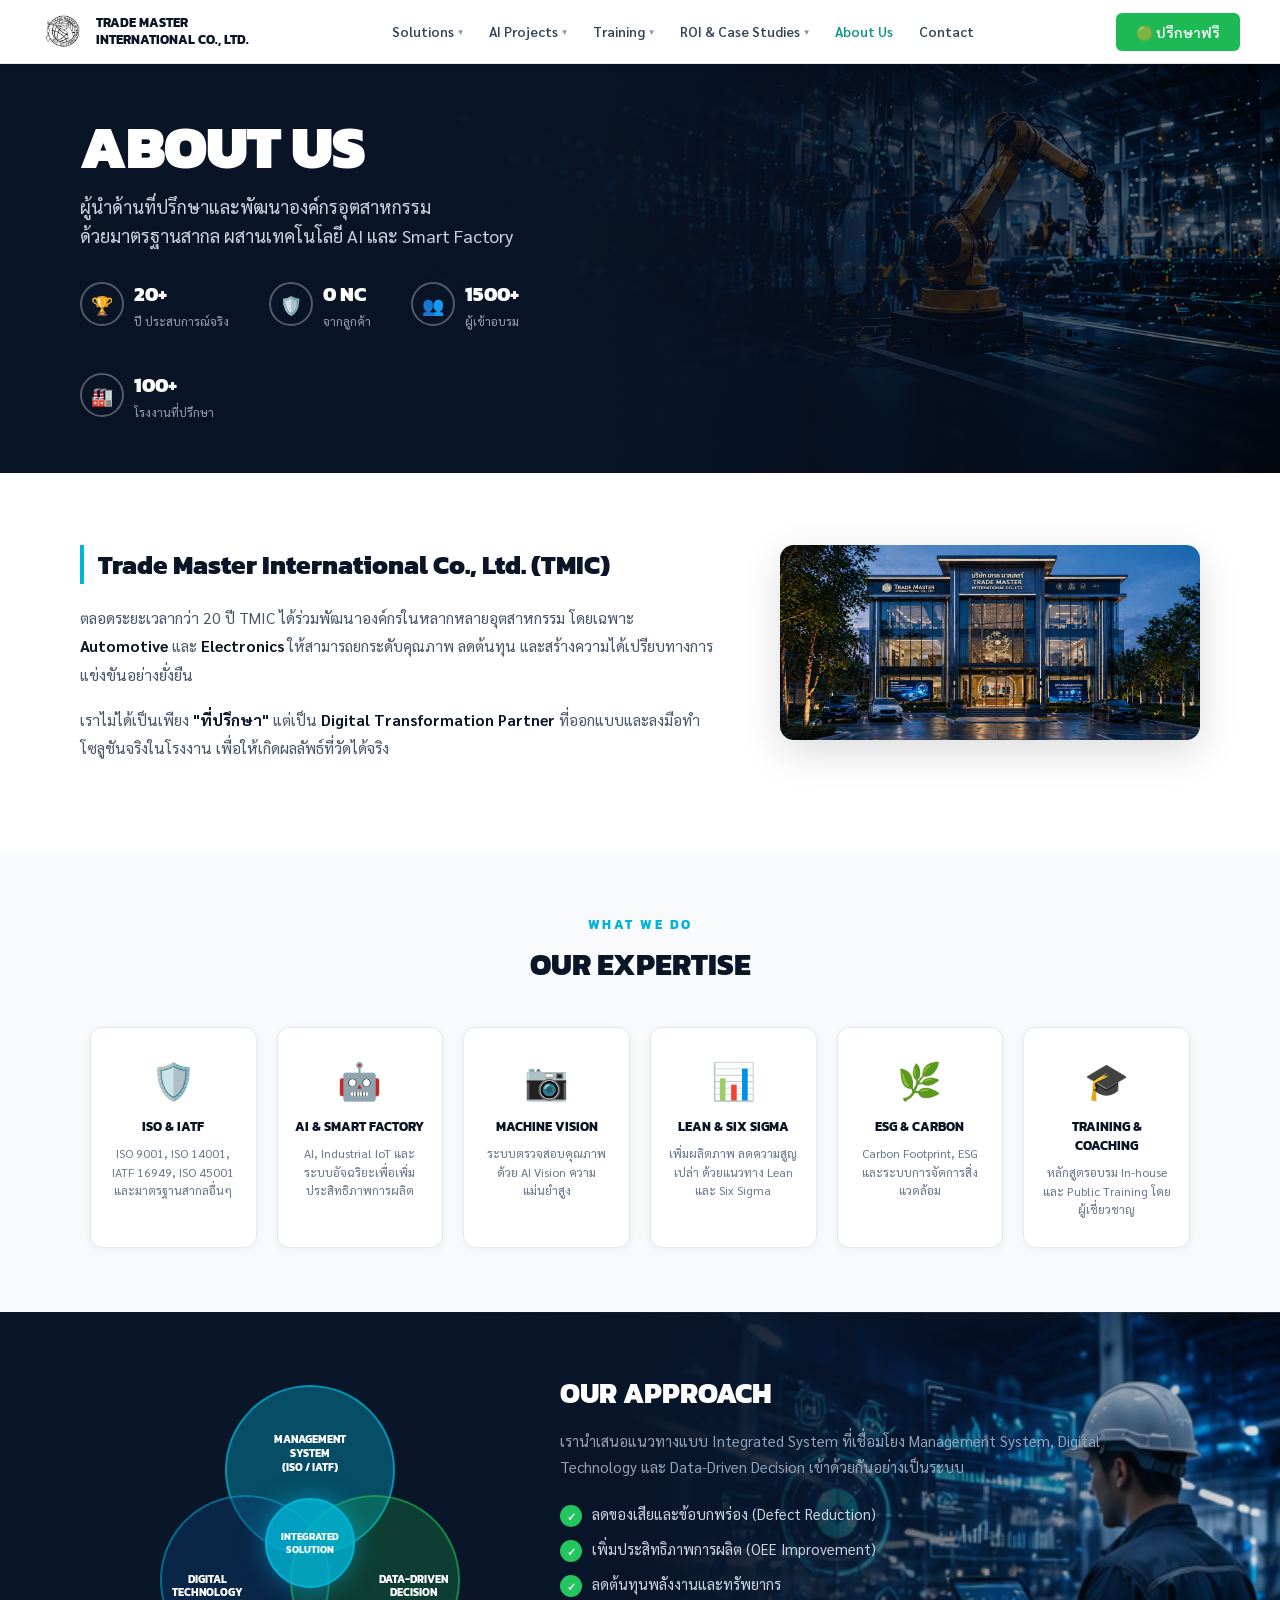
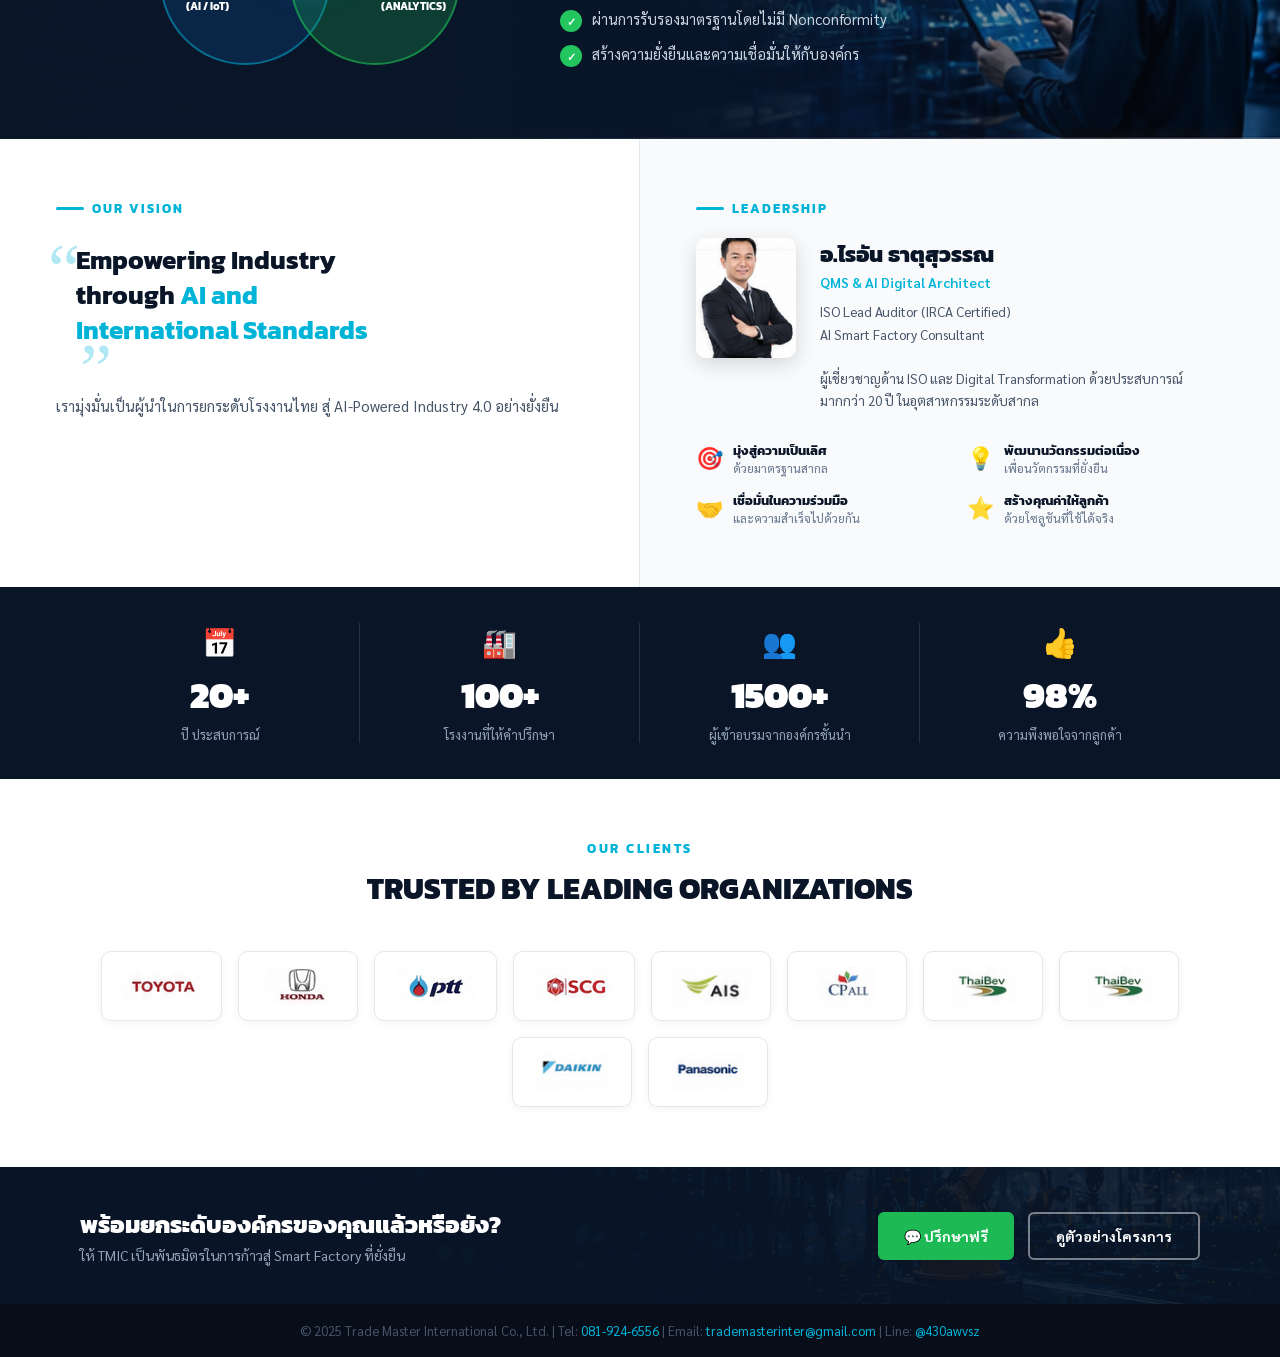
==== commit 8530152b: "Add files via upload" ====
--- a/about.html
+++ b/about.html
@@ -805,7 +805,7 @@
           <a href="#">🤝 Partner Programs</a>
           <ul class="sub-dropdown">
             <li><a href="#">มหาวิทยาลัยศรีปทุม</a></li>
-            <li><a href="#">มหาวิทยาลัยหอการค้า</a></li>
+            <li><a href="training_partner_utcc.html" target="_blank" rel="noopener">มหาวิทยาลัยหอการค้าไทย</a></li>
             <li><a href="#">วิศวกรรมสถานแห่งประเทศไทย</a></li>
             <li><a href="#">โครงการร่วมสัมมนาอื่นๆ</a></li>
           </ul>
@@ -914,7 +914,7 @@
       <!-- Partner Programs -->
       <a href="#" style="font-weight:700;color:#1e293b;background:#f8fafc;">🤝 Partner Programs</a>
       <a href="#" style="padding-left:48px;">มหาวิทยาลัยศรีปทุม</a>
-      <a href="#" style="padding-left:48px;">มหาวิทยาลัยหอการค้า</a>
+      <a href="training_partner_utcc.html" target="_blank" rel="noopener" style="padding-left:48px;">มหาวิทยาลัยหอการค้าไทย</a>
       <a href="#" style="padding-left:48px;">วิศวกรรมสถานแห่งประเทศไทย</a>
       <a href="#" style="padding-left:48px;">โครงการร่วมสัมมนาอื่นๆ</a>
       <!-- In-house -->
